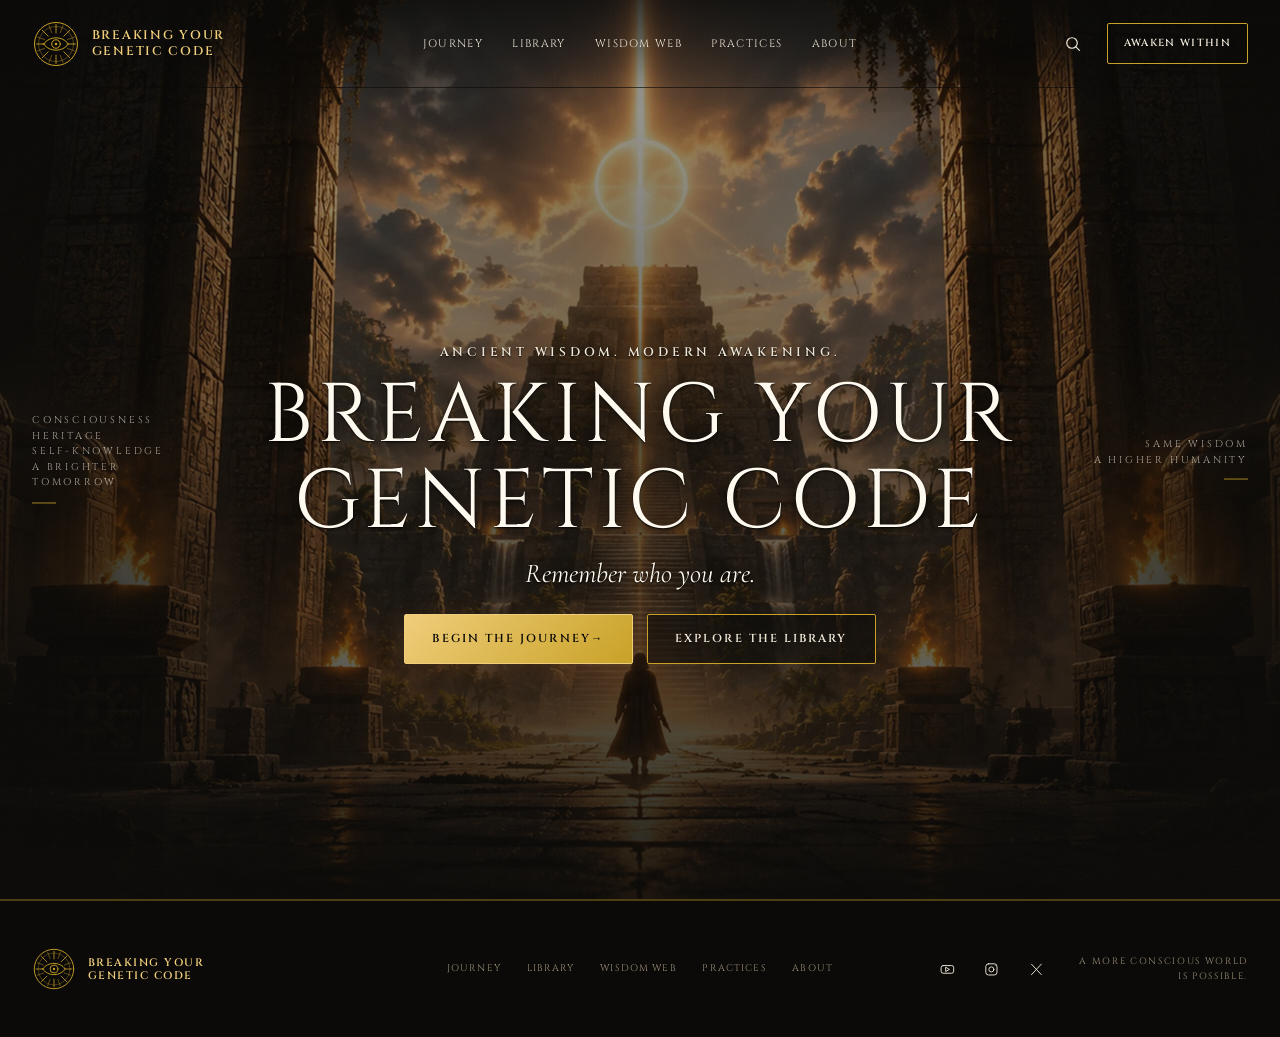
==== new/index.html @ bf57c0f1 "content: lock the six journey stages to the owner's approved wording Owner settled the journey seque" ====
<!doctype html>
<html lang="en">
  <head>
    <meta charset="utf-8">
    <meta name="viewport" content="width=device-width, initial-scale=1">
    <meta name="theme-color" content="#0B0A08">
    <meta
      name="description"
      content="Breaking Your Genetic Code brings ancient wisdom into a modern journey of self-knowledge, awareness, and conscious change."
    >
    <meta property="og:title" content="Breaking Your Genetic Code">
    <meta
      property="og:description"
      content="Ancient wisdom. Modern awakening. Remember who you are."
    >
    <meta property="og:type" content="website">
    <title>Breaking Your Genetic Code</title>

    <link rel="preconnect" href="https://fonts.googleapis.com">
    <link rel="preconnect" href="https://fonts.gstatic.com" crossorigin>
    <link
      href="https://fonts.googleapis.com/css2?family=Cinzel:wght@400;600;700&family=Cormorant+Garamond:ital,wght@0,400;0,500;1,400&display=swap"
      rel="stylesheet"
    >
    <link
      rel="preload"
      as="image"
      href="./assets/art/hero-threshold-mobile.webp"
      type="image/webp"
      media="(max-width: 599px)"
      fetchpriority="high"
    >
    <link
      rel="preload"
      as="image"
      href="./assets/art/hero-threshold.webp"
      type="image/webp"
      media="(min-width: 600px)"
      fetchpriority="high"
    >
    <link rel="icon" href="./assets/seal.svg" type="image/svg+xml">
    <link rel="stylesheet" href="./css/tokens.css">
    <link rel="stylesheet" href="./css/base.css">
    <link rel="stylesheet" href="./css/bands.css">
    <script type="module" src="./js/app.js"></script>
  </head>
  <body>
    <a class="skip-link" href="#main-content">Skip to content</a>

    <header class="site-header" data-site-header>
      <div class="site-header__inner">
        <a class="wordmark" href="./" aria-label="Breaking Your Genetic Code, home">
          <img class="wordmark__seal" src="./assets/seal.svg" width="48" height="48" alt="">
          <span class="wordmark__type" aria-hidden="true">
            <span>Breaking Your</span>
            <span>Genetic Code</span>
          </span>
        </a>

        <nav class="primary-nav" aria-label="Primary navigation">
          <a href="./journey/">Journey</a>
          <a href="./library/">Library</a>
          <a href="./web/">Wisdom Web</a>
          <a href="./practices/">Practices</a>
          <a href="./about/">About</a>
        </nav>

        <div class="header-actions">
          <form class="site-search" role="search" action="./library/" data-site-search>
            <label class="sr-only" for="site-search-input">Search the living library</label>
            <input
              class="site-search__input"
              id="site-search-input"
              name="q"
              type="search"
              placeholder="Search the library"
              autocomplete="off"
              data-search-input
            >
            <button
              class="icon-button site-search__toggle"
              type="button"
              aria-label="Open search"
              aria-expanded="false"
              aria-controls="site-search-input"
              data-search-toggle
            >
              <svg viewBox="0 0 24 24" aria-hidden="true">
                <circle cx="10.8" cy="10.8" r="6.3"></circle>
                <path d="m15.5 15.5 4.2 4.2"></path>
              </svg>
            </button>
          </form>

          <a class="header-cta" href="./journey/">Awaken Within</a>

          <button
            class="menu-toggle"
            type="button"
            aria-label="Open menu"
            aria-expanded="false"
            aria-controls="mobile-menu"
            data-menu-toggle
          >
            <span></span>
            <span></span>
            <span></span>
          </button>
        </div>
      </div>
    </header>

    <div class="mobile-menu" id="mobile-menu" aria-hidden="true" data-mobile-menu>
      <nav class="mobile-menu__nav" aria-label="Mobile navigation">
        <a href="./journey/">Journey</a>
        <a href="./library/">Library</a>
        <a href="./web/">Wisdom Web</a>
        <a href="./practices/">Practices</a>
        <a href="./about/">About</a>
      </nav>
      <form class="mobile-search" role="search" action="./library/">
        <label for="mobile-search-input">Search the living library</label>
        <div class="mobile-search__field">
          <input id="mobile-search-input" name="q" type="search" placeholder="Title, tradition, teaching">
          <button type="submit" aria-label="Search">
            <svg viewBox="0 0 24 24" aria-hidden="true">
              <circle cx="10.8" cy="10.8" r="6.3"></circle>
              <path d="m15.5 15.5 4.2 4.2"></path>
            </svg>
          </button>
        </div>
      </form>
    </div>

    <main id="main-content">
      <section class="hero" aria-labelledby="hero-title">
        <picture class="hero__plate" aria-hidden="true">
          <source
            media="(max-width: 599px)"
            srcset="./assets/art/hero-threshold-mobile.webp"
            type="image/webp"
          >
          <source
            media="(max-width: 599px)"
            srcset="./assets/art/hero-threshold-mobile.jpg"
            type="image/jpeg"
          >
          <source srcset="./assets/art/hero-threshold.webp" type="image/webp">
          <img
            src="./assets/art/hero-threshold.jpg"
            width="2880"
            height="1234"
            alt="A temple threshold framed by colossal guardians, with a distant pyramid sending a column of light into the sky."
            loading="eager"
            fetchpriority="high"
            decoding="async"
          >
        </picture>

        <div class="hero__vignette" aria-hidden="true"></div>

        <div class="micro-label hero__micro-label hero__micro-label--left" aria-hidden="true">
          <span>Consciousness</span>
          <span>Heritage</span>
          <span>Self-Knowledge</span>
          <span>A Brighter Tomorrow</span>
        </div>

        <div class="micro-label hero__micro-label hero__micro-label--right" aria-hidden="true">
          <span>Same Wisdom</span>
          <span>A Higher Humanity</span>
        </div>

        <div class="hero__content">
          <p class="hero__eyebrow">Ancient Wisdom. Modern Awakening.</p>
          <h1 class="hero__title" id="hero-title">
            <span class="hero__title-line">
              <span>Breaking</span>
              <span>Your</span>
            </span>
            <span class="hero__title-line">Genetic Code</span>
          </h1>
          <p class="hero__subline">Remember who you are.</p>
          <div class="hero__actions">
            <a class="button button--solid" href="./journey/">Begin the Journey <span aria-hidden="true">→</span></a>
            <a class="button button--outline" href="./library/">Explore the Library</a>
          </div>
        </div>
      </section>
    </main>

    <footer class="site-footer reveal-band">
      <div class="site-footer__inner">
        <a class="wordmark wordmark--footer" href="./" aria-label="Breaking Your Genetic Code, home">
          <img class="wordmark__seal" src="./assets/seal.svg" width="44" height="44" alt="">
          <span class="wordmark__type" aria-hidden="true">
            <span>Breaking Your</span>
            <span>Genetic Code</span>
          </span>
        </a>

        <nav class="footer-nav" aria-label="Footer navigation">
          <a href="./journey/">Journey</a>
          <a href="./library/">Library</a>
          <a href="./web/">Wisdom Web</a>
          <a href="./practices/">Practices</a>
          <a href="./about/">About</a>
        </nav>

        <div class="site-footer__end">
          <div class="social-links" aria-label="Social media">
            <a href="https://www.youtube.com/" aria-label="YouTube">
              <svg viewBox="0 0 24 24" aria-hidden="true">
                <rect x="3" y="6.5" width="18" height="11" rx="3"></rect>
                <path d="m10 9.2 5 2.8-5 2.8Z"></path>
              </svg>
            </a>
            <a href="https://www.instagram.com/" aria-label="Instagram">
              <svg viewBox="0 0 24 24" aria-hidden="true">
                <rect x="4" y="4" width="16" height="16" rx="4"></rect>
                <circle cx="12" cy="12" r="3.6"></circle>
                <circle cx="17.4" cy="6.7" r=".7" class="social-links__fill"></circle>
              </svg>
            </a>
            <a href="https://x.com/" aria-label="X">
              <svg viewBox="0 0 24 24" aria-hidden="true">
                <path d="M5 4.5 19 19.5M19 4.5 5 19.5"></path>
              </svg>
            </a>
          </div>
          <p>A more conscious world<br>is possible.</p>
        </div>
      </div>
    </footer>
  </body>
</html>
---- new/css/tokens.css ----
:root {
  --ink: #0b0a08;
  --panel: #12100c;
  --panel-2: #16130e;
  --night: #0e1524;
  --gold: #c9a227;
  --gold-lit: #f0ce7a;
  --ember: #c9702f;
  --cream: #efe7d8;
  --stone: #9c8f7a;

  --font-display: "Cinzel", Georgia, serif;
  --font-body: "Cormorant Garamond", Georgia, serif;
  --text-body: clamp(1.125rem, 1.05rem + 0.22vw, 1.1875rem);
  --text-section: clamp(1.6rem, 3.4vw, 2.6rem);
  --text-hero: clamp(2.4rem, 7vw, 5.2rem);
  --text-eyebrow: 0.78rem;
  --text-micro: 0.62rem;

  --content-width: 75rem;
  --page-gutter: clamp(1rem, 3vw, 2rem);
  --header-height: 5.5rem;
  --hairline: rgba(201, 162, 39, 0.35);
  --hairline-strong: rgba(201, 162, 39, 0.68);
  --focus-ring: 0 0 0 2px var(--ink), 0 0 0 4px var(--gold-lit);
  --grain-image: url("data:image/svg+xml,%3Csvg xmlns='http://www.w3.org/2000/svg' width='180' height='180' viewBox='0 0 180 180'%3E%3Cfilter id='n'%3E%3CfeTurbulence type='fractalNoise' baseFrequency='.74' numOctaves='4' stitchTiles='stitch'/%3E%3C/filter%3E%3Crect width='100%25' height='100%25' filter='url(%23n)' opacity='.4'/%3E%3C/svg%3E");

  color-scheme: dark;
  font-synthesis: none;
  text-rendering: optimizeLegibility;
}

@media (max-width: 899px) {
  :root {
    --header-height: 4.75rem;
    --page-gutter: clamp(0.875rem, 4vw, 1.5rem);
  }
}
---- new/css/base.css ----
*,
*::before,
*::after {
  box-sizing: border-box;
}

html {
  background: var(--ink);
  scroll-behavior: smooth;
  scrollbar-color: var(--gold) var(--ink);
}

body {
  min-width: 20rem;
  margin: 0;
  overflow-x: hidden;
  background: var(--ink);
  color: var(--cream);
  font-family: var(--font-body);
  font-size: var(--text-body);
  line-height: 1.6;
}

body::before {
  position: fixed;
  z-index: 1000;
  inset: 0;
  background-image: var(--grain-image);
  content: "";
  opacity: 0.035;
  pointer-events: none;
}

body.nav-open {
  overflow: hidden;
}

img,
svg {
  display: block;
}

img {
  max-width: 100%;
}

button,
input {
  color: inherit;
  font: inherit;
}

button,
a {
  -webkit-tap-highlight-color: transparent;
}

a {
  color: inherit;
  text-decoration: none;
}

:focus-visible {
  border-radius: 1px;
  outline: none;
  box-shadow: var(--focus-ring);
}

::selection {
  background: var(--gold);
  color: var(--ink);
}

.sr-only {
  position: absolute;
  width: 1px;
  height: 1px;
  padding: 0;
  overflow: hidden;
  clip: rect(0, 0, 0, 0);
  white-space: nowrap;
  border: 0;
}

.skip-link {
  position: fixed;
  z-index: 2000;
  top: 0.75rem;
  left: 0.75rem;
  padding: 0.55rem 0.8rem;
  transform: translateY(-150%);
  border: 1px solid var(--gold);
  background: var(--ink);
  color: var(--cream);
  font-family: var(--font-display);
  font-size: 0.72rem;
  letter-spacing: 0.12em;
  text-transform: uppercase;
  transition: transform 180ms ease;
}

.skip-link:focus {
  transform: translateY(0);
}

.button {
  display: inline-flex;
  min-height: 3.15rem;
  align-items: center;
  justify-content: center;
  padding: 0.82rem 1.7rem;
  border: 1px solid var(--gold);
  border-radius: 2px;
  font-family: var(--font-display);
  font-size: 0.72rem;
  font-weight: 600;
  letter-spacing: 0.18em;
  line-height: 1.2;
  text-align: center;
  text-transform: uppercase;
  transition:
    color 200ms ease,
    background-color 200ms ease,
    border-color 200ms ease,
    box-shadow 200ms ease,
    transform 200ms ease;
}

.button:hover {
  transform: translateY(-2px);
}

.button--solid {
  border-color: var(--gold-lit);
  background: linear-gradient(135deg, var(--gold-lit), var(--gold));
  box-shadow: 0 8px 30px rgba(201, 112, 47, 0.18);
  color: var(--ink);
}

.button--solid:hover {
  background: var(--gold-lit);
  box-shadow: 0 10px 34px rgba(240, 206, 122, 0.24);
}

.button--outline {
  background: rgba(11, 10, 8, 0.52);
  color: var(--cream);
}

.button--outline:hover {
  border-color: var(--gold-lit);
  background: var(--gold-lit);
  color: var(--ink);
}

.micro-label {
  color: rgba(239, 231, 216, 0.68);
  font-family: var(--font-display);
  font-size: var(--text-micro);
  letter-spacing: 0.28em;
  line-height: 1.55;
  text-transform: uppercase;
}

.micro-label span {
  display: block;
}

.micro-label::after {
  display: block;
  width: 1.5rem;
  height: 1px;
  margin-top: 0.7rem;
  background: var(--gold);
  content: "";
  opacity: 0.8;
}

.reveal-band {
  opacity: 1;
  transform: none;
}

body.reveal-ready .reveal-band:not(.is-visible) {
  opacity: 0;
  transform: translateY(1rem);
}

body.reveal-ready .reveal-band {
  transition:
    opacity 700ms ease,
    transform 700ms ease;
}

@media (prefers-reduced-motion: reduce) {
  html {
    scroll-behavior: auto;
  }

  *,
  *::before,
  *::after {
    scroll-behavior: auto !important;
    transition-duration: 0.01ms !important;
    animation-duration: 0.01ms !important;
    animation-iteration-count: 1 !important;
  }

  body.reveal-ready .reveal-band:not(.is-visible) {
    opacity: 1;
    transform: none;
  }
}
---- new/css/bands.css ----
.site-header {
  position: fixed;
  z-index: 100;
  top: 0;
  right: 0;
  left: 0;
  height: var(--header-height);
  border-bottom: 1px solid transparent;
  background: linear-gradient(to bottom, rgba(11, 10, 8, 0.66), transparent);
  transition:
    height 240ms ease,
    border-color 240ms ease,
    background-color 240ms ease,
    box-shadow 240ms ease;
}

.site-header.is-scrolled,
body.nav-open .site-header {
  height: 4.75rem;
  border-bottom-color: var(--hairline);
  background: rgba(11, 10, 8, 0.92);
  box-shadow: 0 8px 28px rgba(0, 0, 0, 0.28);
  backdrop-filter: blur(10px);
}

.site-header__inner {
  display: grid;
  width: min(100% - (2 * var(--page-gutter)), 86rem);
  height: 100%;
  align-items: center;
  margin-inline: auto;
  grid-template-columns: minmax(13rem, 1fr) auto minmax(13rem, 1fr);
}

.wordmark {
  display: inline-flex;
  width: max-content;
  align-items: center;
  gap: 0.72rem;
}

.wordmark__seal {
  width: 3rem;
  height: 3rem;
  flex: 0 0 auto;
}

.wordmark__type {
  display: flex;
  flex-direction: column;
  color: var(--gold-lit);
  font-family: var(--font-display);
  font-size: 0.78rem;
  font-weight: 600;
  letter-spacing: 0.14em;
  line-height: 1.22;
  text-transform: uppercase;
}

.primary-nav,
.footer-nav {
  display: flex;
  align-items: center;
}

.primary-nav {
  gap: clamp(1.35rem, 2.3vw, 2.5rem);
}

.primary-nav a,
.footer-nav a {
  position: relative;
  color: var(--cream);
  font-family: var(--font-display);
  font-size: 0.68rem;
  letter-spacing: 0.12em;
  text-transform: uppercase;
  transition: color 180ms ease;
}

.primary-nav a::after,
.footer-nav a::after {
  position: absolute;
  right: 0;
  bottom: -0.42rem;
  left: 0;
  height: 1px;
  transform: scaleX(0);
  transform-origin: left;
  background: var(--gold);
  content: "";
  transition: transform 180ms ease;
}

.primary-nav a:hover,
.footer-nav a:hover {
  color: var(--gold-lit);
}

.primary-nav a:hover::after,
.primary-nav a:focus-visible::after,
.footer-nav a:hover::after,
.footer-nav a:focus-visible::after {
  transform: scaleX(1);
}

.header-actions {
  display: flex;
  align-items: center;
  justify-content: flex-end;
  gap: 0.85rem;
}

.site-search {
  position: relative;
  display: flex;
  align-items: center;
}

.site-search__input {
  position: absolute;
  top: 50%;
  right: calc(100% + 0.5rem);
  width: 0;
  height: 2.6rem;
  padding: 0;
  transform: translateY(-50%);
  border: 1px solid transparent;
  border-radius: 1px;
  outline: none;
  background: rgba(11, 10, 8, 0.96);
  color: var(--cream);
  font-size: 1rem;
  opacity: 0;
  pointer-events: none;
  transition:
    width 220ms ease,
    padding 220ms ease,
    opacity 160ms ease,
    border-color 220ms ease;
}

.site-search__input::placeholder,
.mobile-search input::placeholder {
  color: var(--stone);
  opacity: 0.78;
}

.site-search.is-open .site-search__input {
  width: clamp(10rem, 17vw, 14rem);
  padding: 0.45rem 0.8rem;
  border-color: var(--hairline-strong);
  opacity: 1;
  pointer-events: auto;
}

.icon-button,
.menu-toggle {
  display: inline-grid;
  width: 2.5rem;
  height: 2.5rem;
  place-items: center;
  padding: 0;
  border: 0;
  background: transparent;
  color: var(--cream);
  cursor: pointer;
}

.icon-button svg,
.mobile-search svg,
.social-links svg {
  width: 1.25rem;
  height: 1.25rem;
  fill: none;
  stroke: currentColor;
  stroke-linecap: round;
  stroke-linejoin: round;
  stroke-width: 1.45;
}

.icon-button:hover {
  color: var(--gold-lit);
}

.header-cta {
  display: inline-flex;
  min-height: 2.6rem;
  align-items: center;
  justify-content: center;
  padding: 0.5rem 1rem;
  border: 1px solid var(--gold);
  border-radius: 2px;
  color: var(--cream);
  font-family: var(--font-display);
  font-size: 0.64rem;
  font-weight: 600;
  letter-spacing: 0.13em;
  text-transform: uppercase;
  transition:
    color 180ms ease,
    background-color 180ms ease,
    border-color 180ms ease;
}

.header-cta:hover {
  border-color: var(--gold-lit);
  background: var(--gold-lit);
  color: var(--ink);
}

.menu-toggle {
  display: none;
  align-content: center;
  gap: 0.27rem;
}

.menu-toggle span {
  display: block;
  width: 1.25rem;
  height: 1px;
  background: var(--gold-lit);
  transition:
    transform 200ms ease,
    opacity 200ms ease;
}

.menu-toggle[aria-expanded="true"] span:nth-child(1) {
  transform: translateY(0.34rem) rotate(45deg);
}

.menu-toggle[aria-expanded="true"] span:nth-child(2) {
  opacity: 0;
}

.menu-toggle[aria-expanded="true"] span:nth-child(3) {
  transform: translateY(-0.34rem) rotate(-45deg);
}

.mobile-menu {
  position: fixed;
  z-index: 90;
  inset: 0;
  display: none;
  visibility: hidden;
  overflow-y: auto;
  padding: calc(var(--header-height) + 3rem) var(--page-gutter) 3rem;
  background:
    linear-gradient(rgba(11, 10, 8, 0.92), rgba(11, 10, 8, 0.98)),
    url("../assets/art/hero-threshold-mobile.webp") center / cover;
  opacity: 0;
  transition:
    opacity 240ms ease,
    visibility 240ms ease;
}

.mobile-menu.is-open {
  visibility: visible;
  opacity: 1;
}

.mobile-menu__nav {
  display: flex;
  max-width: 28rem;
  flex-direction: column;
  margin-inline: auto;
  border-top: 1px solid var(--hairline);
}

.mobile-menu__nav a {
  padding: 0.9rem 0;
  border-bottom: 1px solid var(--hairline);
  font-family: var(--font-display);
  font-size: clamp(1rem, 5vw, 1.35rem);
  letter-spacing: 0.18em;
  text-align: center;
  text-transform: uppercase;
}

.mobile-menu__nav a:hover {
  color: var(--gold-lit);
}

.mobile-search {
  width: min(100%, 28rem);
  margin: 2.5rem auto 0;
}

.mobile-search label {
  display: block;
  margin-bottom: 0.6rem;
  color: var(--stone);
  font-family: var(--font-display);
  font-size: 0.65rem;
  letter-spacing: 0.18em;
  text-transform: uppercase;
}

.mobile-search__field {
  display: flex;
  border: 1px solid var(--hairline-strong);
  background: rgba(11, 10, 8, 0.86);
}

.mobile-search input {
  min-width: 0;
  flex: 1;
  padding: 0.72rem 0.85rem;
  border: 0;
  outline: 0;
  background: transparent;
  font-size: 1rem;
}

.mobile-search button {
  display: grid;
  width: 3rem;
  place-items: center;
  border: 0;
  border-left: 1px solid var(--hairline);
  background: transparent;
  color: var(--gold-lit);
  cursor: pointer;
}

.hero {
  position: relative;
  display: grid;
  min-height: min(100svh, 56.25rem);
  place-items: center;
  overflow: hidden;
  isolation: isolate;
  border-bottom: 1px solid var(--hairline);
  background: var(--ink);
}

.hero__plate,
.hero__plate img,
.hero__vignette {
  position: absolute;
  inset: 0;
  width: 100%;
  height: 100%;
}

.hero__plate {
  z-index: -3;
}

.hero__plate img {
  object-fit: cover;
  object-position: center;
}

.hero__vignette {
  z-index: -2;
  background:
    radial-gradient(ellipse 50% 48% at 50% 47%, rgba(11, 10, 8, 0.54), rgba(11, 10, 8, 0.08) 72%),
    linear-gradient(90deg, rgba(11, 10, 8, 0.82) 0%, rgba(11, 10, 8, 0.2) 28%, rgba(11, 10, 8, 0.18) 72%, rgba(11, 10, 8, 0.82) 100%),
    linear-gradient(180deg, rgba(11, 10, 8, 0.32) 0%, rgba(11, 10, 8, 0.08) 42%, rgba(11, 10, 8, 0.9) 100%);
}

.hero::after {
  position: absolute;
  z-index: -1;
  inset: 0;
  background: var(--grain-image);
  content: "";
  opacity: 0.045;
  pointer-events: none;
}

.hero__content {
  width: min(100% - (2 * var(--page-gutter)), 68rem);
  margin-top: clamp(5.5rem, 13vh, 8rem);
  padding: 2.5rem 0 3rem;
  text-align: center;
  text-shadow: 0 2px 18px rgba(0, 0, 0, 0.92), 0 1px 2px rgba(0, 0, 0, 0.95);
}

.hero__eyebrow {
  margin: 0 0 0.75rem;
  color: var(--cream);
  font-family: var(--font-display);
  font-size: var(--text-eyebrow);
  font-weight: 600;
  letter-spacing: 0.3em;
  line-height: 1.5;
  text-transform: uppercase;
}

.hero__title {
  margin: 0;
  color: #fffaf0;
  font-family: var(--font-display);
  font-size: var(--text-hero);
  font-weight: 400;
  letter-spacing: 0.06em;
  line-height: 1.03;
  text-transform: uppercase;
}

.hero__title-line {
  display: block;
}

.hero__subline {
  margin: 0.7rem 0 0;
  color: #fffaf0;
  font-size: clamp(1.35rem, 2.2vw, 1.7rem);
  font-style: italic;
  line-height: 1.25;
}

.hero__actions {
  display: flex;
  align-items: stretch;
  justify-content: center;
  gap: 0.9rem;
  margin-top: 1.45rem;
  text-shadow: none;
}

.hero__actions .button {
  min-width: 13rem;
}

.hero__micro-label {
  position: absolute;
  top: 51%;
  width: 11rem;
  transform: translateY(-50%);
}

.hero__micro-label--left {
  left: max(2rem, calc((100vw - 86rem) / 2));
}

.hero__micro-label--right {
  right: max(2rem, calc((100vw - 86rem) / 2));
  text-align: right;
}

.hero__micro-label--right::after {
  margin-left: auto;
}

.site-footer {
  position: relative;
  border-top: 1px solid var(--hairline);
  background: var(--ink);
}

.site-footer__inner {
  display: grid;
  width: min(100% - (2 * var(--page-gutter)), 86rem);
  min-height: 8.5rem;
  align-items: center;
  margin-inline: auto;
  grid-template-columns: 1fr auto 1fr;
}

.wordmark--footer .wordmark__seal {
  width: 2.75rem;
  height: 2.75rem;
}

.wordmark--footer .wordmark__type {
  font-size: 0.68rem;
}

.footer-nav {
  gap: clamp(1rem, 2vw, 2rem);
}

.footer-nav a {
  color: var(--stone);
  font-size: 0.6rem;
}

.site-footer__end {
  display: flex;
  align-items: center;
  justify-content: flex-end;
  gap: clamp(1rem, 2vw, 2rem);
}

.site-footer__end p {
  margin: 0;
  color: var(--stone);
  font-family: var(--font-display);
  font-size: 0.58rem;
  letter-spacing: 0.18em;
  line-height: 1.65;
  text-align: right;
  text-transform: uppercase;
}

.social-links {
  display: flex;
  gap: 0.65rem;
}

.social-links a {
  display: grid;
  width: 2.15rem;
  height: 2.15rem;
  place-items: center;
  color: var(--cream);
  transition: color 180ms ease;
}

.social-links a:hover {
  color: var(--gold-lit);
}

.social-links svg {
  width: 1.05rem;
  height: 1.05rem;
  stroke-width: 1.35;
}

.social-links__fill {
  fill: currentColor;
  stroke: none;
}

@media (max-width: 1099px) {
  .hero__micro-label {
    display: none;
  }
}

@media (max-width: 899px) {
  .site-header__inner {
    grid-template-columns: auto 1fr;
  }

  .primary-nav {
    display: none;
  }

  .menu-toggle,
  .mobile-menu {
    display: grid;
  }

  .mobile-menu {
    display: block;
  }

  .site-footer__inner {
    grid-template-columns: 1fr auto;
  }

  .footer-nav {
    display: none;
  }
}

@media (max-width: 699px) {
  .site-header__inner {
    width: calc(100% - 1.5rem);
  }

  .wordmark {
    gap: 0.5rem;
  }

  .wordmark__seal {
    width: 2.35rem;
    height: 2.35rem;
  }

  .wordmark__type {
    font-size: clamp(0.51rem, 2.3vw, 0.62rem);
    letter-spacing: 0.1em;
  }

  .site-search {
    display: none;
  }

  .header-actions {
    gap: 0.35rem;
  }

  .header-cta {
    min-height: 2.25rem;
    padding: 0.4rem 0.6rem;
    font-size: 0.53rem;
    letter-spacing: 0.09em;
  }

  .menu-toggle {
    width: 2.25rem;
    height: 2.25rem;
  }

  .hero {
    min-height: 100svh;
  }

  .hero__plate img {
    object-position: center;
  }

  .hero__vignette {
    background:
      radial-gradient(ellipse 75% 44% at 50% 52%, rgba(11, 10, 8, 0.56), rgba(11, 10, 8, 0.08) 72%),
      linear-gradient(90deg, rgba(11, 10, 8, 0.64), rgba(11, 10, 8, 0.12) 48%, rgba(11, 10, 8, 0.64)),
      linear-gradient(180deg, rgba(11, 10, 8, 0.45) 0%, rgba(11, 10, 8, 0.08) 33%, rgba(11, 10, 8, 0.94) 100%);
  }

  .hero__content {
    width: calc(100% - 2rem);
    margin-top: 3.8rem;
    padding-bottom: 1.5rem;
  }

  .hero__eyebrow {
    margin-bottom: 0.85rem;
    font-size: 0.63rem;
    letter-spacing: 0.22em;
  }

  .hero__title {
    font-size: clamp(2.25rem, 11vw, 3.25rem);
    letter-spacing: 0.045em;
    line-height: 1.02;
  }

  .hero__subline {
    margin-top: 0.8rem;
    font-size: 1.35rem;
  }

  .hero__actions {
    width: min(100%, 20rem);
    flex-direction: column;
    gap: 0.65rem;
    margin: 1.4rem auto 0;
  }

  .hero__actions .button {
    width: 100%;
    min-width: 0;
    min-height: 2.85rem;
    font-size: 0.66rem;
  }

  .site-footer__inner {
    display: flex;
    min-height: 13.5rem;
    flex-direction: column;
    justify-content: center;
    gap: 1.5rem;
    padding-block: 2rem;
  }

  .site-footer__end {
    flex-direction: column;
    gap: 0.75rem;
  }

  .site-footer__end p {
    text-align: center;
  }
}

@media (max-width: 419px) {
  .hero__title-line:first-child > span {
    display: block;
  }
}

@media (max-height: 680px) and (min-width: 700px) {
  .hero {
    min-height: 42.5rem;
  }
}

@media (prefers-reduced-motion: reduce) {
  .site-header,
  .mobile-menu,
  .menu-toggle span,
  .site-search__input {
    transition: none;
  }
}
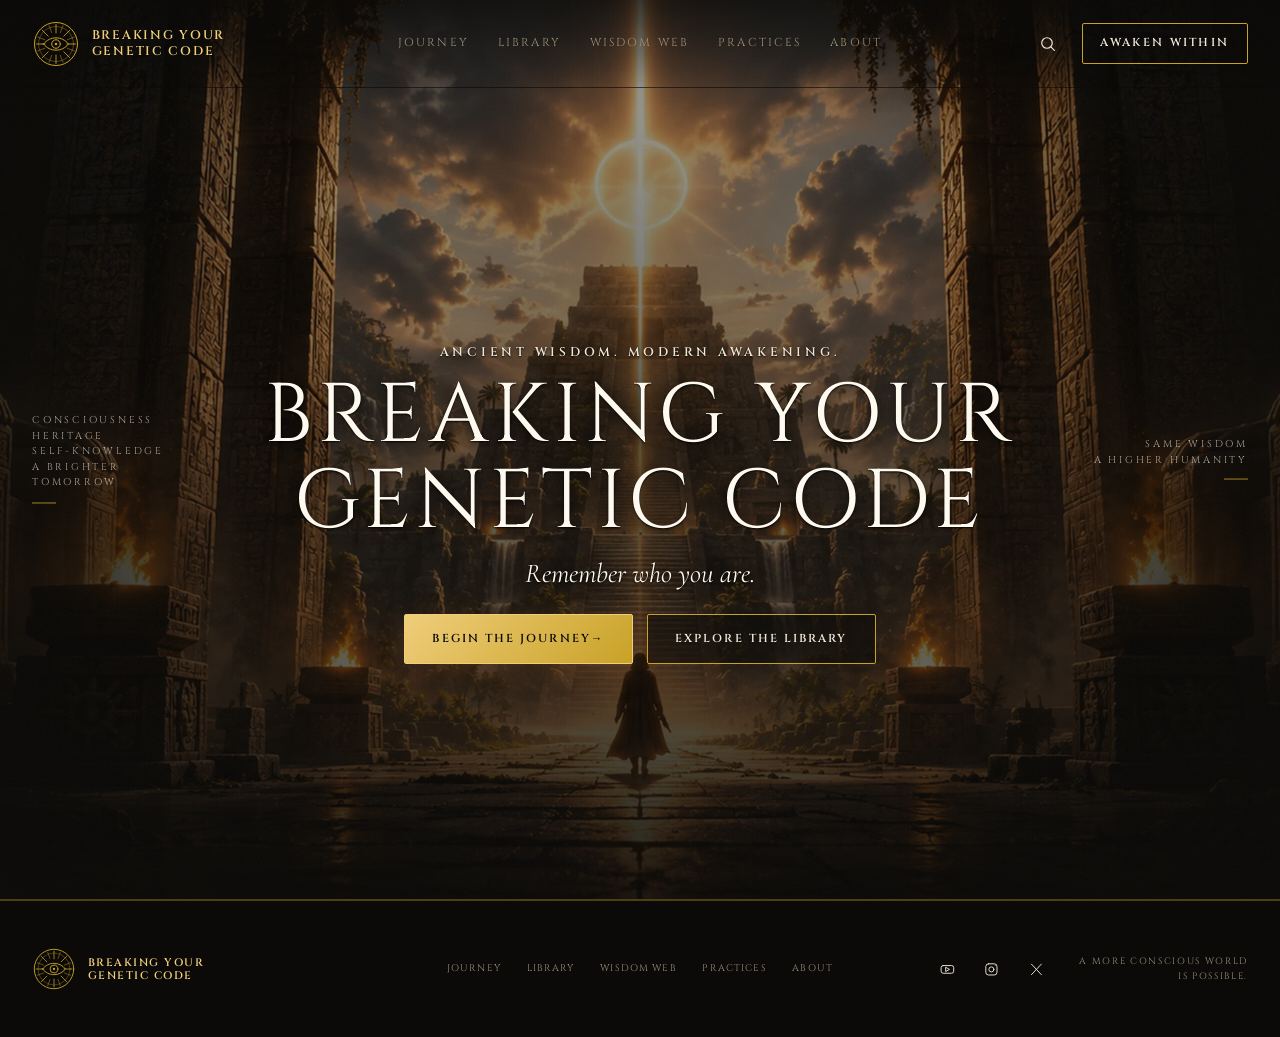
==== commit 5e981423: "shell: tokens, header, hero, footer" ====
--- a/new/index.html
+++ b/new/index.html
@@ -75,6 +75,7 @@
               type="search"
               placeholder="Search the library"
               autocomplete="off"
+              tabindex="-1"
               data-search-input
             >
             <button
@@ -178,7 +179,10 @@
               <span>Breaking</span>
               <span>Your</span>
             </span>
-            <span class="hero__title-line">Genetic Code</span>
+            <span class="hero__title-line">
+              <span>Genetic</span>
+              <span>Code</span>
+            </span>
           </h1>
           <p class="hero__subline">Remember who you are.</p>
           <div class="hero__actions">
@@ -208,25 +212,25 @@
         </nav>
 
         <div class="site-footer__end">
-          <div class="social-links" aria-label="Social media">
-            <a href="https://www.youtube.com/" aria-label="YouTube">
+          <div class="social-links" aria-hidden="true">
+            <span>
               <svg viewBox="0 0 24 24" aria-hidden="true">
                 <rect x="3" y="6.5" width="18" height="11" rx="3"></rect>
                 <path d="m10 9.2 5 2.8-5 2.8Z"></path>
               </svg>
-            </a>
-            <a href="https://www.instagram.com/" aria-label="Instagram">
+            </span>
+            <span>
               <svg viewBox="0 0 24 24" aria-hidden="true">
                 <rect x="4" y="4" width="16" height="16" rx="4"></rect>
                 <circle cx="12" cy="12" r="3.6"></circle>
                 <circle cx="17.4" cy="6.7" r=".7" class="social-links__fill"></circle>
               </svg>
-            </a>
-            <a href="https://x.com/" aria-label="X">
+            </span>
+            <span>
               <svg viewBox="0 0 24 24" aria-hidden="true">
                 <path d="M5 4.5 19 19.5M19 4.5 5 19.5"></path>
               </svg>
-            </a>
+            </span>
           </div>
           <p>A more conscious world<br>is possible.</p>
         </div>
--- a/new/css/bands.css
+++ b/new/css/bands.css
@@ -70,12 +70,15 @@
 .primary-nav a,
 .footer-nav a {
   position: relative;
-  color: var(--cream);
+  color: var(--stone);
   font-family: var(--font-display);
-  font-size: 0.68rem;
-  letter-spacing: 0.12em;
   text-transform: uppercase;
   transition: color 180ms ease;
+}
+
+.primary-nav a {
+  font-size: 0.72rem;
+  letter-spacing: 0.18em;
 }
 
 .primary-nav a::after,
@@ -188,14 +191,14 @@
   min-height: 2.6rem;
   align-items: center;
   justify-content: center;
-  padding: 0.5rem 1rem;
+  padding: 0.5rem 1.1rem;
   border: 1px solid var(--gold);
   border-radius: 2px;
   color: var(--cream);
   font-family: var(--font-display);
-  font-size: 0.64rem;
+  font-size: 0.72rem;
   font-weight: 600;
-  letter-spacing: 0.13em;
+  letter-spacing: 0.2em;
   text-transform: uppercase;
   transition:
     color 180ms ease,
@@ -476,6 +479,7 @@
 .footer-nav a {
   color: var(--stone);
   font-size: 0.6rem;
+  letter-spacing: 0.12em;
 }
 
 .site-footer__end {
@@ -501,17 +505,12 @@
   gap: 0.65rem;
 }
 
-.social-links a {
+.social-links > span {
   display: grid;
   width: 2.15rem;
   height: 2.15rem;
   place-items: center;
   color: var(--cream);
-  transition: color 180ms ease;
-}
-
-.social-links a:hover {
-  color: var(--gold-lit);
 }
 
 .social-links svg {
@@ -625,8 +624,8 @@
   }
 
   .hero__title {
-    font-size: clamp(2.25rem, 11vw, 3.25rem);
-    letter-spacing: 0.045em;
+    font-size: clamp(2rem, 9vw, 3.25rem);
+    letter-spacing: 0.04em;
     line-height: 1.02;
   }
 
@@ -669,8 +668,20 @@
 }
 
 @media (max-width: 419px) {
-  .hero__title-line:first-child > span {
-    display: block;
+  .hero__title {
+    display: grid;
+    grid-template-columns: auto auto;
+    column-gap: 0.22em;
+    justify-content: center;
+  }
+
+  .hero__title-line {
+    display: contents;
+  }
+
+  .hero__title-line:first-child span:first-child,
+  .hero__title-line:last-child span:last-child {
+    grid-column: 1 / -1;
   }
 }
 
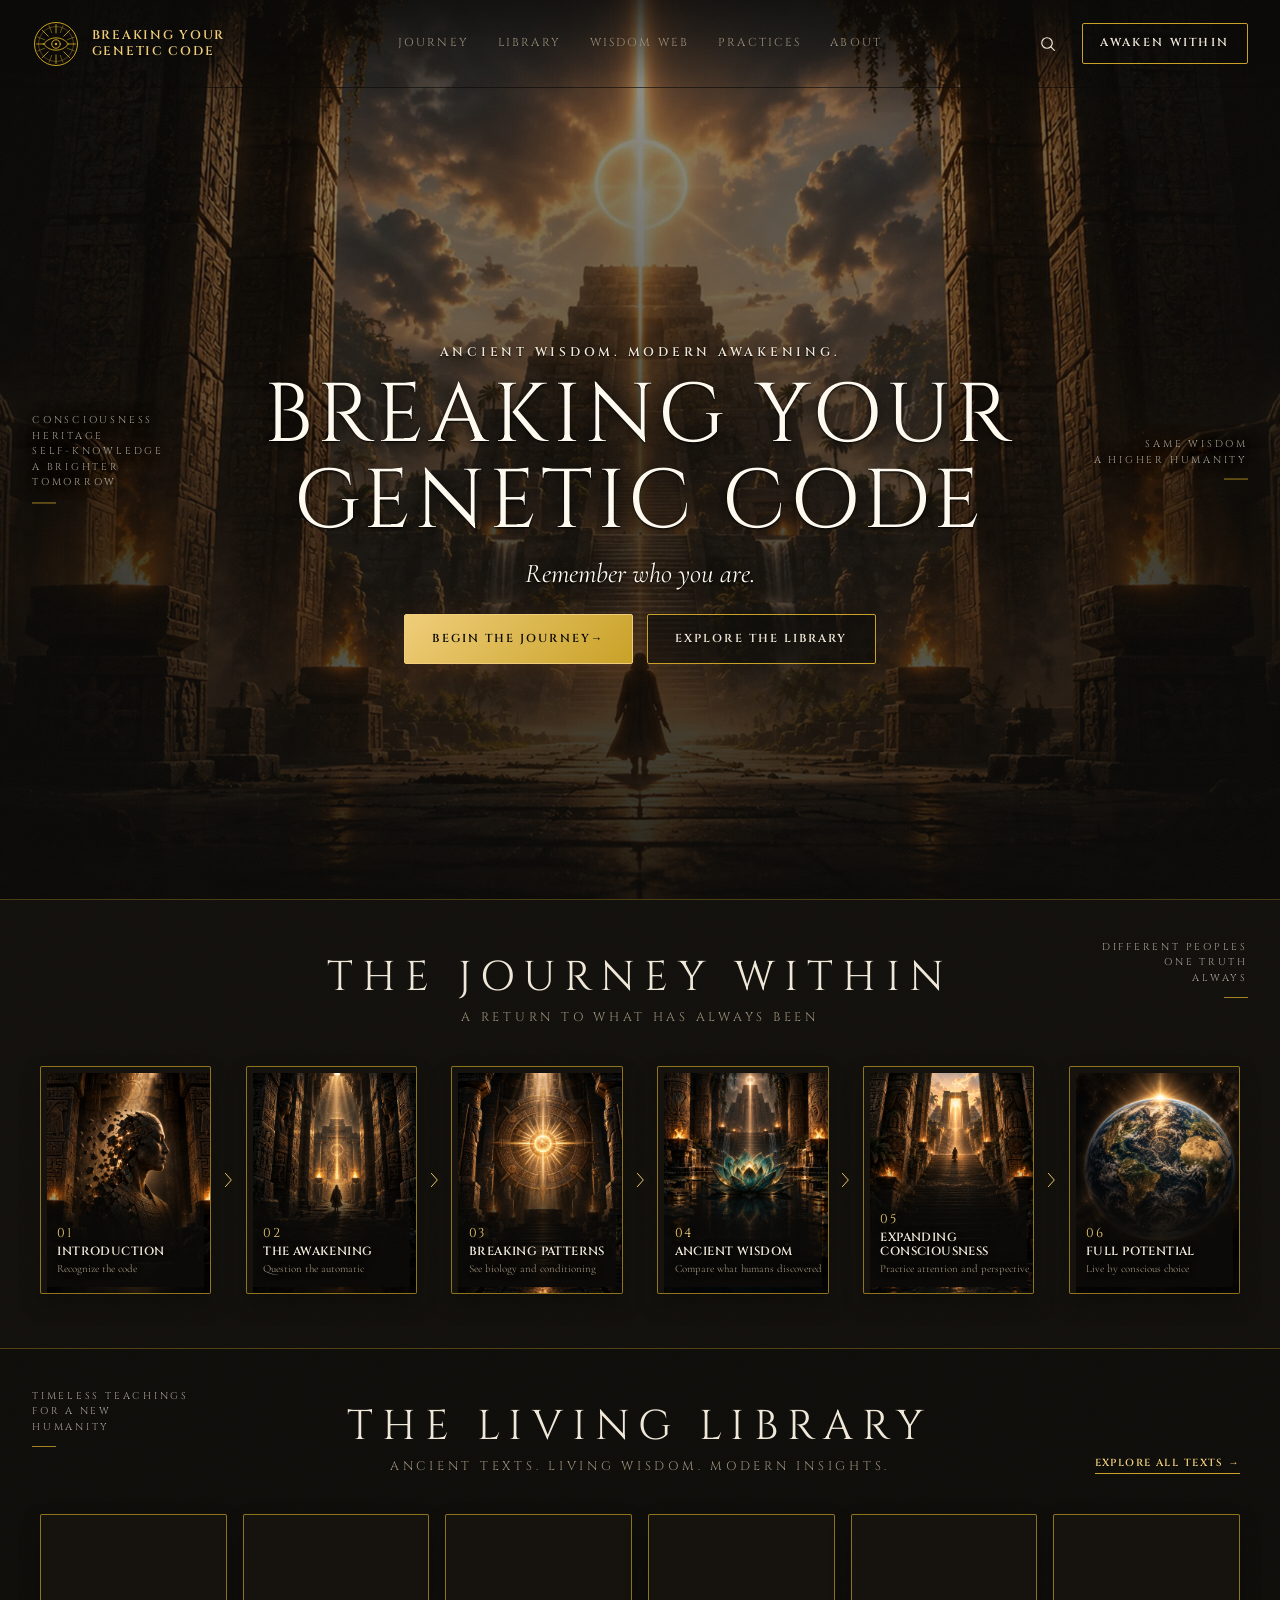
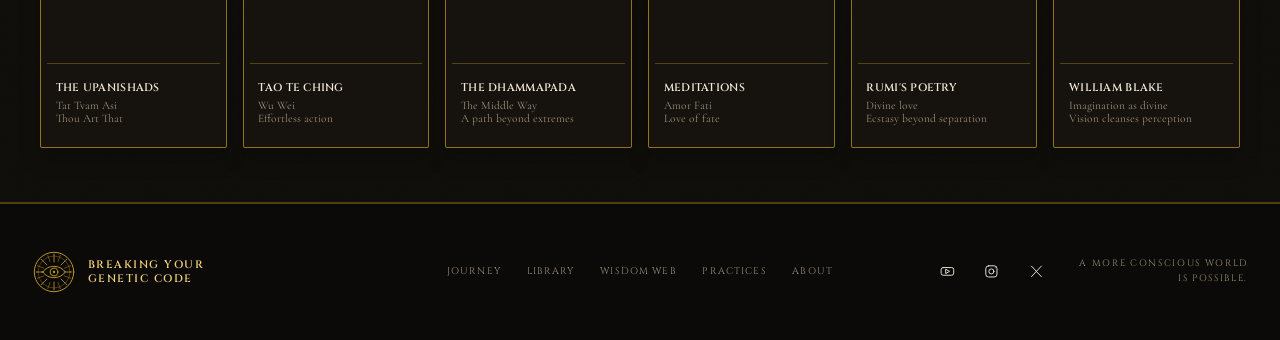
==== commit 4425072e: "bands: journey and living library" ====
--- a/new/index.html
+++ b/new/index.html
@@ -191,6 +191,44 @@
           </div>
         </div>
       </section>
+
+      <section class="content-band journey-band reveal-band" aria-labelledby="journey-title">
+        <div class="micro-label content-band__micro-label content-band__micro-label--right" aria-hidden="true">
+          <span>Different Peoples</span>
+          <span>One Truth</span>
+          <span>Always</span>
+        </div>
+
+        <div class="content-band__inner">
+          <header class="section-heading">
+            <h2 id="journey-title">The Journey Within</h2>
+            <p>A Return to What Has Always Been</p>
+          </header>
+          <div class="journey-rail" data-journey-cards aria-live="polite">
+            <p class="band-status">Opening the journey&hellip;</p>
+          </div>
+        </div>
+      </section>
+
+      <section class="content-band library-band reveal-band" aria-labelledby="library-title">
+        <div class="micro-label content-band__micro-label content-band__micro-label--left" aria-hidden="true">
+          <span>Timeless Teachings</span>
+          <span>For a New Humanity</span>
+        </div>
+
+        <div class="content-band__inner">
+          <div class="library-band__heading-row">
+            <header class="section-heading">
+              <h2 id="library-title">The Living Library</h2>
+              <p>Ancient Texts. Living Wisdom. Modern Insights.</p>
+            </header>
+            <a class="band-text-link" href="./library/">Explore All Texts <span aria-hidden="true">&rarr;</span></a>
+          </div>
+          <div class="library-rail" data-library-cards aria-live="polite">
+            <p class="band-status">Opening the library&hellip;</p>
+          </div>
+        </div>
+      </section>
     </main>
 
     <footer class="site-footer reveal-band">
--- a/new/css/bands.css
+++ b/new/css/bands.css
@@ -358,7 +358,7 @@
 .hero__vignette {
   z-index: -2;
   background:
-    radial-gradient(ellipse 50% 48% at 50% 47%, rgba(11, 10, 8, 0.54), rgba(11, 10, 8, 0.08) 72%),
+    radial-gradient(ellipse 58% 54% at 50% 50%, rgba(11, 10, 8, 0.66), rgba(11, 10, 8, 0.1) 74%),
     linear-gradient(90deg, rgba(11, 10, 8, 0.82) 0%, rgba(11, 10, 8, 0.2) 28%, rgba(11, 10, 8, 0.18) 72%, rgba(11, 10, 8, 0.82) 100%),
     linear-gradient(180deg, rgba(11, 10, 8, 0.32) 0%, rgba(11, 10, 8, 0.08) 42%, rgba(11, 10, 8, 0.9) 100%);
 }
@@ -433,6 +433,9 @@
   top: 51%;
   width: 11rem;
   transform: translateY(-50%);
+  /* the gutters fall across the lit colossi, so the labels carry their own
+     shadow rather than relying on the plate being dark where they land */
+  text-shadow: 0 1px 6px rgba(11, 10, 8, 0.95), 0 0 18px rgba(11, 10, 8, 0.8);
 }
 
 .hero__micro-label--left {
@@ -446,6 +449,281 @@
 
 .hero__micro-label--right::after {
   margin-left: auto;
+}
+
+.content-band {
+  position: relative;
+  overflow: hidden;
+  isolation: isolate;
+  border-bottom: 1px solid var(--hairline);
+  background: var(--panel);
+}
+
+.content-band::before {
+  position: absolute;
+  z-index: -1;
+  inset: 0;
+  background-image: var(--grain-image);
+  content: "";
+  opacity: 0.045;
+  pointer-events: none;
+}
+
+.library-band {
+  background: #0e0d0a;
+}
+
+.content-band__inner {
+  width: min(100% - (2 * var(--page-gutter)), var(--content-width));
+  margin-inline: auto;
+  padding-block: clamp(2.3rem, 4.2vw, 3.8rem);
+}
+
+.section-heading {
+  text-align: center;
+}
+
+.section-heading h2 {
+  margin: 0;
+  color: var(--cream);
+  font-family: var(--font-display);
+  font-size: var(--text-section);
+  font-weight: 400;
+  letter-spacing: 0.22em;
+  line-height: 1.12;
+  text-transform: uppercase;
+}
+
+.section-heading p {
+  margin: 0.55rem 0 0;
+  color: var(--stone);
+  font-family: var(--font-display);
+  font-size: var(--text-eyebrow);
+  letter-spacing: 0.3em;
+  line-height: 1.45;
+  text-transform: uppercase;
+}
+
+.content-band__micro-label {
+  position: absolute;
+  z-index: 2;
+  top: 2.5rem;
+  width: 10rem;
+}
+
+.content-band__micro-label--left {
+  left: max(2rem, calc((100vw - 86rem) / 2));
+}
+
+.content-band__micro-label--right {
+  right: max(2rem, calc((100vw - 86rem) / 2));
+  text-align: right;
+}
+
+.content-band__micro-label--right::after {
+  margin-left: auto;
+}
+
+.journey-rail,
+.library-rail {
+  margin-top: clamp(1.7rem, 3vw, 2.5rem);
+}
+
+.journey-rail {
+  display: grid;
+  align-items: center;
+  grid-template-columns: repeat(5, minmax(0, 1fr) 1.15rem) minmax(0, 1fr);
+  gap: 0.5rem;
+}
+
+.journey-card,
+.library-card {
+  position: relative;
+  display: block;
+  overflow: hidden;
+  border: 1px solid var(--hairline-strong);
+  border-radius: 2px;
+  background: var(--panel-2);
+  box-shadow: 0 10px 22px rgba(0, 0, 0, 0.24);
+  transition:
+    border-color 220ms ease,
+    box-shadow 220ms ease,
+    transform 220ms ease;
+}
+
+.journey-card {
+  aspect-ratio: 3 / 4;
+  padding: 0.375rem;
+}
+
+.journey-card__plate,
+.journey-card__plate img,
+.library-card__plate,
+.library-card__plate img {
+  display: block;
+  width: 100%;
+  height: 100%;
+}
+
+.journey-card__plate {
+  position: absolute;
+  inset: 0.375rem;
+  overflow: hidden;
+}
+
+.journey-card__plate img,
+.library-card__plate img {
+  object-fit: cover;
+  transition: filter 220ms ease, transform 500ms ease;
+}
+
+.journey-card__content {
+  position: absolute;
+  right: 0.375rem;
+  bottom: 0.375rem;
+  left: 0.375rem;
+  display: flex;
+  min-height: 48%;
+  flex-direction: column;
+  justify-content: flex-end;
+  padding: 2.9rem 0.65rem 0.72rem;
+  background: linear-gradient(to bottom, transparent, rgba(11, 10, 8, 0.83) 38%, rgba(11, 10, 8, 0.98));
+  text-shadow: 0 1px 7px rgba(0, 0, 0, 0.95);
+}
+
+.journey-card__number,
+.journey-card__title,
+.library-card__title {
+  font-family: var(--font-display);
+  text-transform: uppercase;
+}
+
+.journey-card__number {
+  color: var(--gold-lit);
+  font-size: 0.8rem;
+  letter-spacing: 0.12em;
+  line-height: 1.2;
+}
+
+.journey-card__title {
+  margin-top: 0.22rem;
+  color: var(--cream);
+  font-size: clamp(0.74rem, 0.78vw, 0.95rem);
+  font-weight: 600;
+  letter-spacing: 0.035em;
+  line-height: 1.16;
+}
+
+.journey-card__subtitle {
+  margin-top: 0.32rem;
+  overflow: visible;
+  color: var(--stone);
+  font-size: 0.68rem;
+  line-height: 1.12;
+  white-space: nowrap;
+}
+
+.journey-chevron {
+  display: grid;
+  place-items: center;
+  color: var(--gold-lit);
+}
+
+.journey-chevron svg {
+  width: 0.55rem;
+  height: 1rem;
+  fill: none;
+  filter: drop-shadow(0 0 5px rgba(201, 162, 39, 0.28));
+  stroke: currentColor;
+  stroke-linecap: square;
+  stroke-linejoin: miter;
+  stroke-width: 1.35;
+}
+
+.journey-card:hover,
+.library-card:hover {
+  transform: translateY(-3px);
+  border-color: var(--gold-lit);
+  box-shadow: 0 13px 28px rgba(0, 0, 0, 0.34), 0 0 18px rgba(201, 162, 39, 0.08);
+}
+
+.journey-card:hover img,
+.library-card:hover img {
+  filter: brightness(1.06);
+  transform: scale(1.012);
+}
+
+.library-band__heading-row {
+  position: relative;
+}
+
+.band-text-link {
+  position: absolute;
+  right: 0;
+  bottom: 0.12rem;
+  padding-bottom: 0.2rem;
+  border-bottom: 1px solid var(--gold);
+  color: var(--gold-lit);
+  font-family: var(--font-display);
+  font-size: 0.64rem;
+  font-weight: 600;
+  letter-spacing: 0.14em;
+  line-height: 1.3;
+  text-transform: uppercase;
+}
+
+.library-rail {
+  display: grid;
+  grid-template-columns: repeat(6, minmax(0, 1fr));
+  gap: clamp(0.65rem, 1.25vw, 1rem);
+}
+
+.library-card {
+  aspect-ratio: 4 / 5;
+  padding: 0.375rem;
+}
+
+.library-card__plate {
+  height: 65%;
+  overflow: hidden;
+  border-bottom: 1px solid var(--hairline);
+}
+
+.library-card__content {
+  display: flex;
+  height: 35%;
+  flex-direction: column;
+  justify-content: center;
+  padding: 0.5rem 0.55rem 0.42rem;
+}
+
+.library-card__title {
+  margin-bottom: 0.28rem;
+  color: var(--cream);
+  font-size: clamp(0.68rem, 0.72vw, 0.9rem);
+  font-weight: 600;
+  letter-spacing: 0.025em;
+  line-height: 1.18;
+}
+
+.library-card__line {
+  display: block;
+  color: var(--stone);
+  font-size: clamp(0.72rem, 0.78vw, 0.92rem);
+  line-height: 1.08;
+}
+
+.band-status {
+  grid-column: 1 / -1;
+  margin: 0;
+  padding: 4rem 1rem;
+  color: var(--stone);
+  font-style: italic;
+  text-align: center;
+}
+
+.band-status--error {
+  color: var(--cream);
 }
 
 .site-footer {
@@ -525,8 +803,35 @@
 }
 
 @media (max-width: 1099px) {
-  .hero__micro-label {
+  .hero__micro-label,
+  .content-band__micro-label {
     display: none;
+  }
+}
+
+@media (min-width: 900px) and (max-width: 1279px) {
+  .journey-rail {
+    grid-template-columns: minmax(0, 1fr) 1.15rem minmax(0, 1fr) 1.15rem minmax(0, 1fr);
+    row-gap: 1rem;
+  }
+
+  .journey-chevron:nth-child(6) {
+    display: none;
+  }
+
+  .journey-card__title,
+  .library-card__title {
+    font-size: 0.9rem;
+  }
+
+  .journey-card__subtitle,
+  .library-card__line {
+    font-size: 0.9rem;
+  }
+
+  .library-rail {
+    grid-template-columns: repeat(3, minmax(0, 1fr));
+    gap: 1rem;
   }
 }
 
@@ -554,6 +859,75 @@
 
   .footer-nav {
     display: none;
+  }
+
+  .content-band__inner {
+    width: 100%;
+    padding-block: 2.7rem;
+  }
+
+  .section-heading,
+  .library-band__heading-row {
+    width: calc(100% - (2 * var(--page-gutter)));
+    margin-inline: auto;
+  }
+
+  .section-heading h2 {
+    font-size: clamp(1.35rem, 5.5vw, 2rem);
+    letter-spacing: 0.16em;
+  }
+
+  .section-heading p {
+    font-size: 0.64rem;
+    letter-spacing: 0.22em;
+  }
+
+  .journey-rail,
+  .library-rail {
+    display: grid;
+    overflow-x: auto;
+    padding: 0.2rem var(--page-gutter) 1rem;
+    grid-auto-columns: min(72vw, 20rem);
+    grid-auto-flow: column;
+    grid-template-columns: none;
+    gap: 0.85rem;
+    overscroll-behavior-inline: contain;
+    scroll-padding-inline: var(--page-gutter);
+    scroll-snap-type: inline mandatory;
+    scrollbar-color: var(--gold) transparent;
+    scrollbar-width: thin;
+  }
+
+  .journey-card,
+  .library-card {
+    scroll-snap-align: start;
+  }
+
+  .journey-chevron {
+    display: none;
+  }
+
+  .journey-card__title {
+    font-size: 0.9rem;
+  }
+
+  .journey-card__subtitle {
+    font-size: 0.9rem;
+  }
+
+  .library-card__title {
+    font-size: 0.86rem;
+  }
+
+  .library-card__line {
+    font-size: 0.88rem;
+  }
+
+  .band-text-link {
+    position: static;
+    display: block;
+    width: max-content;
+    margin: 1rem auto 0;
   }
 }
 
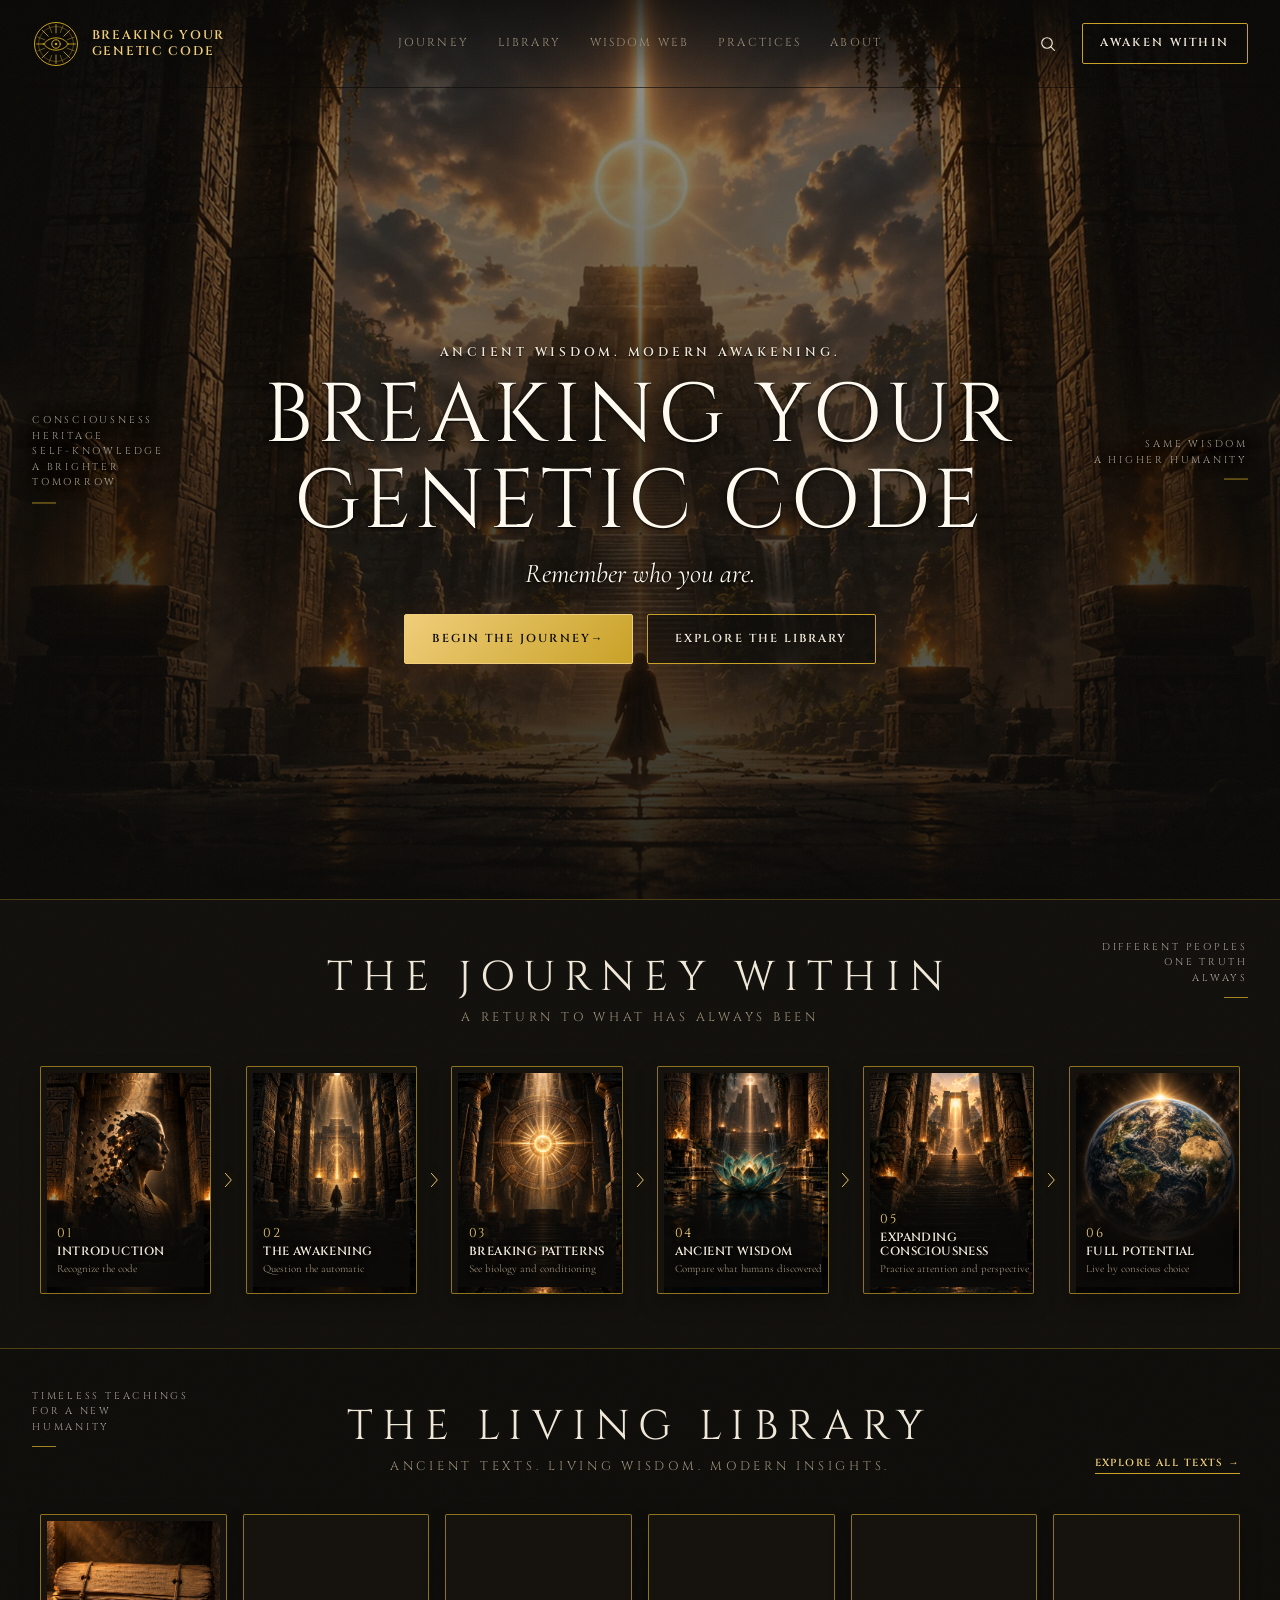
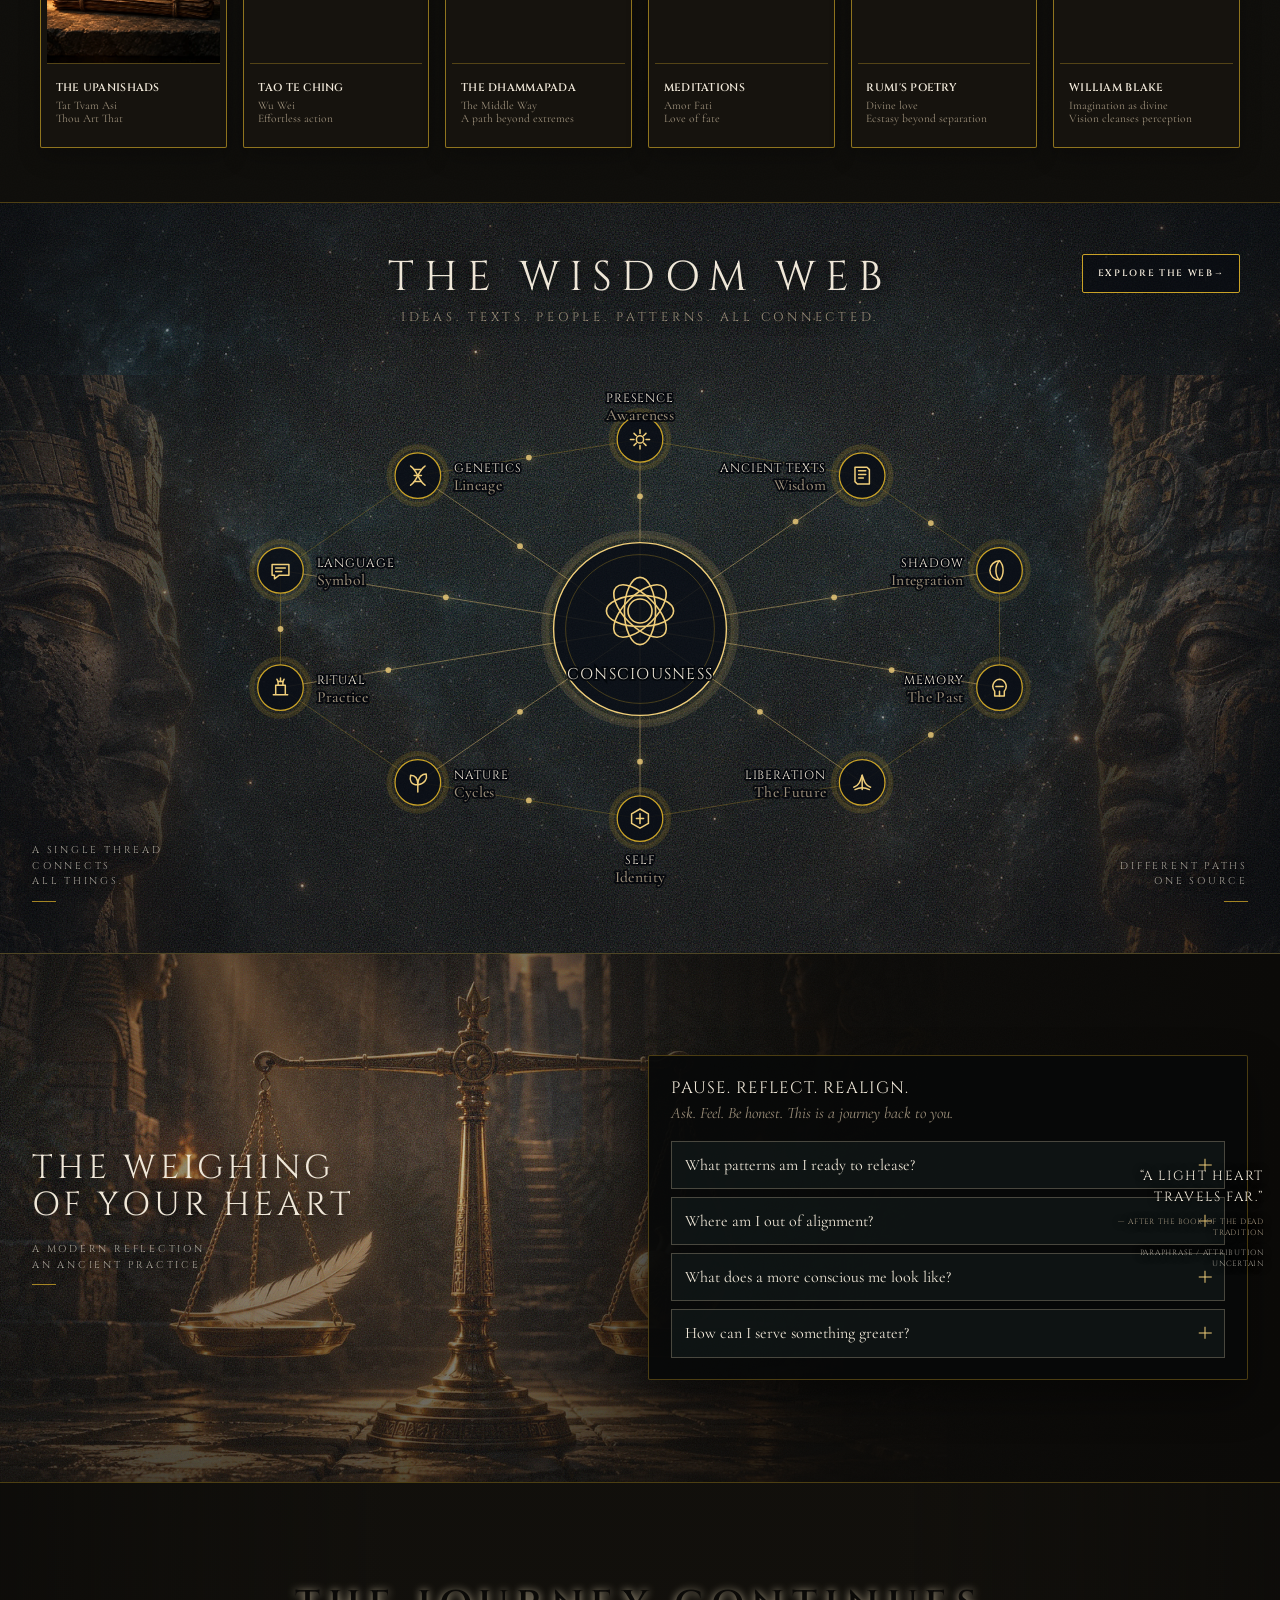
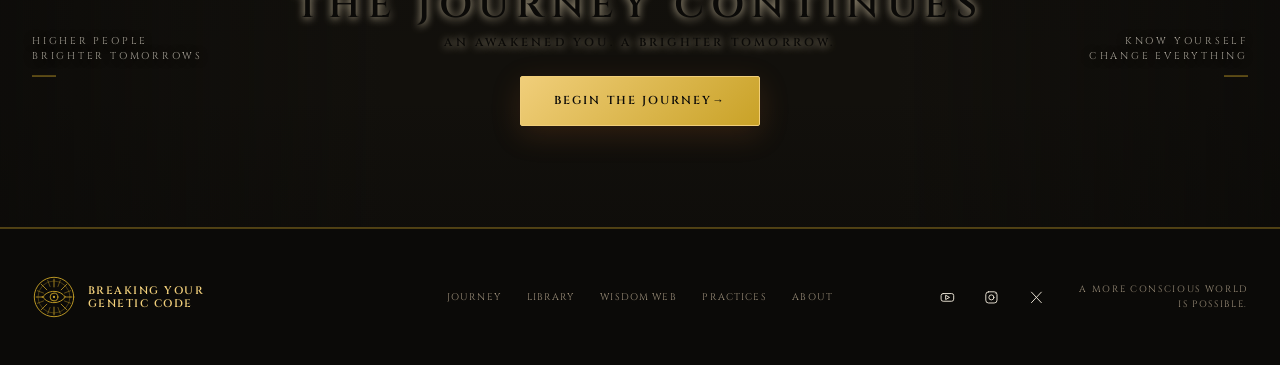
==== commit e8f63067: "bands: wisdom web, weighing, closing Packet 05. Codex wrote the full band set but hit its usage limi" ====
--- a/new/index.html
+++ b/new/index.html
@@ -229,6 +229,94 @@
           </div>
         </div>
       </section>
+
+      <section class="wisdom-web reveal-band" aria-labelledby="wisdom-web-title">
+        <picture class="wisdom-web__starfield" aria-hidden="true">
+          <source srcset="./assets/art/web-starfield.webp" type="image/webp">
+          <img src="./assets/art/web-starfield.jpg" width="2560" height="1097" alt="" loading="lazy" decoding="async">
+        </picture>
+
+        <picture class="wisdom-web__face wisdom-web__face--left" aria-hidden="true">
+          <source srcset="./assets/art/web-face-left.webp" type="image/webp">
+          <img src="./assets/art/web-face-left.jpg" width="700" height="1050" alt="" loading="lazy" decoding="async">
+        </picture>
+
+        <picture class="wisdom-web__face wisdom-web__face--right" aria-hidden="true">
+          <source srcset="./assets/art/web-face-right.webp" type="image/webp">
+          <img src="./assets/art/web-face-right.jpg" width="700" height="1050" alt="" loading="lazy" decoding="async">
+        </picture>
+
+        <div class="micro-label wisdom-web__micro-label wisdom-web__micro-label--left" aria-hidden="true">
+          <span>A Single Thread</span>
+          <span>Connects</span>
+          <span>All Things.</span>
+        </div>
+
+        <div class="micro-label wisdom-web__micro-label wisdom-web__micro-label--right" aria-hidden="true">
+          <span>Different Paths</span>
+          <span>One Source</span>
+        </div>
+
+        <div class="wisdom-web__inner">
+          <header class="section-heading wisdom-web__heading">
+            <h2 id="wisdom-web-title">The Wisdom Web</h2>
+            <p>Ideas. Texts. People. Patterns. All Connected.</p>
+          </header>
+          <a class="button button--outline wisdom-web__link" href="./web/">Explore the Web <span aria-hidden="true">&rarr;</span></a>
+          <div class="wisdom-web__constellation-wrap" data-web-constellation aria-live="polite">
+            <p class="band-status">Tracing the connections&hellip;</p>
+          </div>
+        </div>
+      </section>
+
+      <section class="weighing-band reveal-band" aria-labelledby="weighing-title">
+        <picture class="weighing-band__plate" aria-hidden="true">
+          <source srcset="./assets/art/weighing-scales.webp" type="image/webp">
+          <img src="./assets/art/weighing-scales.jpg" width="1400" height="1050" alt="" loading="lazy" decoding="async">
+        </picture>
+
+        <div class="weighing-band__inner">
+          <div class="weighing-band__intro">
+            <h2 id="weighing-title">The Weighing<br>of Your Heart</h2>
+            <div class="micro-label weighing-band__practice-label" aria-hidden="true">
+              <span>A Modern Reflection</span>
+              <span>An Ancient Practice</span>
+            </div>
+          </div>
+
+          <div class="weighing-panel" data-weighing-panel></div>
+        </div>
+
+        <blockquote class="weighing-band__quote">
+          <p>&ldquo;A light heart<br>travels far.&rdquo;</p>
+          <footer>&mdash; After the Book of the Dead tradition</footer>
+          <span class="weighing-band__honesty">Paraphrase / attribution uncertain</span>
+        </blockquote>
+      </section>
+
+      <section class="closing-band reveal-band" aria-labelledby="closing-title">
+        <picture class="closing-band__plate" aria-hidden="true">
+          <source srcset="./assets/art/closing-panorama.webp" type="image/webp">
+          <img src="./assets/art/closing-panorama.jpg" width="2880" height="1234" alt="" loading="lazy" decoding="async">
+        </picture>
+        <div class="closing-band__shade" aria-hidden="true"></div>
+
+        <div class="micro-label closing-band__micro-label closing-band__micro-label--left" aria-hidden="true">
+          <span>Higher People</span>
+          <span>Brighter Tomorrows</span>
+        </div>
+
+        <div class="micro-label closing-band__micro-label closing-band__micro-label--right" aria-hidden="true">
+          <span>Know Yourself</span>
+          <span>Change Everything</span>
+        </div>
+
+        <div class="closing-band__content">
+          <h2 id="closing-title">The Journey Continues</h2>
+          <p>An Awakened You. A Brighter Tomorrow.</p>
+          <a class="button button--solid" href="./journey/">Begin the Journey <span aria-hidden="true">&rarr;</span></a>
+        </div>
+      </section>
     </main>
 
     <footer class="site-footer reveal-band">
--- a/new/css/bands.css
+++ b/new/css/bands.css
@@ -726,6 +726,618 @@
   color: var(--cream);
 }
 
+.wisdom-web {
+  position: relative;
+  overflow: hidden;
+  isolation: isolate;
+  border-bottom: 1px solid var(--hairline);
+  background: var(--night);
+}
+
+.wisdom-web::after {
+  position: absolute;
+  z-index: -1;
+  inset: 0;
+  background:
+    linear-gradient(90deg, rgba(5, 8, 13, 0.58), transparent 28%, transparent 72%, rgba(5, 8, 13, 0.58)),
+    linear-gradient(180deg, rgba(5, 8, 13, 0.32), transparent 34%, rgba(5, 8, 13, 0.28)),
+    var(--grain-image);
+  content: "";
+  opacity: 0.9;
+  pointer-events: none;
+}
+
+.wisdom-web__starfield,
+.wisdom-web__starfield img {
+  position: absolute;
+  z-index: -3;
+  inset: 0;
+  width: 100%;
+  height: 100%;
+}
+
+.wisdom-web__starfield img {
+  object-fit: cover;
+}
+
+.wisdom-web__face {
+  position: absolute;
+  z-index: -1;
+  bottom: -16%;
+  width: min(23vw, 22rem);
+  height: 93%;
+  opacity: 0.74;
+  pointer-events: none;
+}
+
+.wisdom-web__face img {
+  width: 100%;
+  height: 100%;
+  object-fit: cover;
+}
+
+.wisdom-web__face--left {
+  left: -4.5rem;
+  -webkit-mask-image: linear-gradient(90deg, #000 54%, transparent 100%);
+  mask-image: linear-gradient(90deg, #000 54%, transparent 100%);
+}
+
+.wisdom-web__face--left img {
+  object-position: 62% center;
+}
+
+.wisdom-web__face--right {
+  right: -4.5rem;
+  -webkit-mask-image: linear-gradient(270deg, #000 54%, transparent 100%);
+  mask-image: linear-gradient(270deg, #000 54%, transparent 100%);
+}
+
+.wisdom-web__face--right img {
+  object-position: 38% center;
+}
+
+.wisdom-web__inner {
+  position: relative;
+  z-index: 1;
+  width: min(100% - (2 * var(--page-gutter)), var(--content-width));
+  margin-inline: auto;
+  padding-block: clamp(2.25rem, 4vw, 3.4rem) 1.5rem;
+}
+
+.wisdom-web__heading {
+  text-shadow: 0 2px 15px rgba(0, 0, 0, 0.9);
+}
+
+.wisdom-web__link {
+  position: absolute;
+  top: clamp(2.45rem, 4vw, 3.6rem);
+  right: 0;
+  min-height: 2.45rem;
+  padding: 0.62rem 0.9rem;
+  background: rgba(8, 11, 17, 0.68);
+  font-size: 0.58rem;
+}
+
+.wisdom-web__micro-label {
+  position: absolute;
+  z-index: 2;
+  bottom: 3.2rem;
+  width: 10rem;
+  text-shadow: 0 1px 10px rgba(0, 0, 0, 0.95);
+}
+
+.wisdom-web__micro-label--left {
+  left: max(2rem, calc((100vw - 86rem) / 2));
+}
+
+.wisdom-web__micro-label--right {
+  right: max(2rem, calc((100vw - 86rem) / 2));
+  text-align: right;
+}
+
+.wisdom-web__micro-label--right::after {
+  margin-left: auto;
+}
+
+.wisdom-web__constellation-wrap {
+  position: relative;
+  margin-top: 0.1rem;
+  overflow: hidden;
+}
+
+.web-constellation {
+  width: 100%;
+  height: auto;
+  min-height: 25rem;
+}
+
+.web-constellation__line {
+  stroke: rgba(201, 162, 39, 0.34);
+  stroke-width: 0.85;
+  vector-effect: non-scaling-stroke;
+}
+
+.web-constellation__line--radial {
+  stroke: rgba(240, 206, 122, 0.5);
+}
+
+.web-constellation__line--faint {
+  stroke: rgba(201, 162, 39, 0.16);
+  stroke-dasharray: 2 5;
+}
+
+.web-constellation__lines {
+  filter: drop-shadow(0 0 4px rgba(201, 162, 39, 0.25));
+  animation: web-shimmer 8s ease-in-out infinite alternate;
+}
+
+.web-constellation__glow-point {
+  fill: var(--gold-lit);
+  filter: drop-shadow(0 0 5px var(--gold-lit));
+  opacity: 0.82;
+}
+
+.web-node {
+  color: var(--cream);
+  outline: none;
+}
+
+.web-node__halo {
+  fill: rgba(201, 162, 39, 0.05);
+  stroke: rgba(201, 162, 39, 0.15);
+  stroke-width: 5;
+  vector-effect: non-scaling-stroke;
+}
+
+.web-node__ring {
+  fill: rgba(8, 13, 22, 0.88);
+  stroke: var(--gold);
+  stroke-width: 1.25;
+  vector-effect: non-scaling-stroke;
+  transition: fill 180ms ease, stroke 180ms ease, stroke-width 180ms ease;
+}
+
+.web-node__glyph {
+  fill: none;
+  stroke: var(--gold-lit);
+  stroke-linecap: round;
+  stroke-linejoin: round;
+  stroke-width: 1.25;
+  vector-effect: non-scaling-stroke;
+}
+
+.web-node__label {
+  fill: var(--cream);
+  paint-order: stroke;
+  pointer-events: none;
+  stroke: rgba(4, 7, 12, 0.92);
+  stroke-linejoin: round;
+  stroke-width: 3px;
+}
+
+.web-node__name {
+  font-family: var(--font-display);
+  font-size: 10px;
+  letter-spacing: 0.08em;
+  text-transform: uppercase;
+}
+
+.web-node__subline {
+  fill: var(--stone);
+  font-family: var(--font-body);
+  font-size: 13px;
+  font-weight: 500;
+  letter-spacing: 0.02em;
+}
+
+.web-node:hover .web-node__ring,
+.web-node:focus-visible .web-node__ring {
+  fill: rgba(201, 162, 39, 0.18);
+  stroke: var(--gold-lit);
+  stroke-width: 2.5;
+  filter: drop-shadow(0 0 7px rgba(240, 206, 122, 0.76));
+}
+
+.web-node:hover .web-node__name,
+.web-node:focus-visible .web-node__name {
+  fill: var(--gold-lit);
+}
+
+.web-centre__glow {
+  fill: rgba(201, 162, 39, 0.06);
+  stroke: rgba(240, 206, 122, 0.12);
+  stroke-width: 8;
+  vector-effect: non-scaling-stroke;
+}
+
+.web-centre__ring {
+  fill: rgba(8, 13, 22, 0.84);
+  stroke: var(--gold-lit);
+  stroke-width: 1.4;
+  vector-effect: non-scaling-stroke;
+}
+
+.web-centre__ring--inner {
+  fill: none;
+  stroke: rgba(201, 162, 39, 0.4);
+  stroke-width: 0.75;
+}
+
+.web-centre__knot {
+  fill: none;
+  stroke: var(--gold-lit);
+  stroke-width: 1.35;
+  vector-effect: non-scaling-stroke;
+}
+
+.web-centre__label {
+  fill: var(--cream);
+  font-family: var(--font-display);
+  font-size: 13px;
+  letter-spacing: 0.08em;
+  paint-order: stroke;
+  stroke: rgba(4, 7, 12, 0.94);
+  stroke-width: 3px;
+  text-transform: uppercase;
+}
+
+@keyframes web-shimmer {
+  from {
+    opacity: 0.58;
+  }
+  to {
+    opacity: 1;
+  }
+}
+
+.weighing-band {
+  position: relative;
+  overflow: hidden;
+  isolation: isolate;
+  border-bottom: 1px solid var(--hairline);
+  background: var(--ink);
+}
+
+.weighing-band::before {
+  position: absolute;
+  z-index: -1;
+  inset: 0;
+  background:
+    linear-gradient(90deg, rgba(11, 10, 8, 0.38) 0%, rgba(11, 10, 8, 0.18) 37%, rgba(11, 10, 8, 0.88) 65%, var(--ink) 100%),
+    linear-gradient(180deg, rgba(11, 10, 8, 0.34), transparent 36%, rgba(11, 10, 8, 0.62)),
+    var(--grain-image);
+  content: "";
+  pointer-events: none;
+}
+
+.weighing-band__plate {
+  position: absolute;
+  z-index: -2;
+  inset: 0 auto 0 0;
+  width: min(74%, 68rem);
+  height: 100%;
+}
+
+.weighing-band__plate img {
+  width: 100%;
+  height: 100%;
+  object-fit: cover;
+  object-position: center;
+}
+
+.weighing-band__inner {
+  display: grid;
+  width: min(100% - (2 * var(--page-gutter)), 76rem);
+  min-height: 33rem;
+  align-items: center;
+  margin-inline: auto;
+  padding-block: clamp(2.3rem, 4vw, 3.5rem);
+  grid-template-columns: minmax(18rem, 0.9fr) minmax(29rem, 1fr);
+  gap: clamp(2.5rem, 6vw, 6rem);
+}
+
+.weighing-band__intro {
+  align-self: center;
+  text-shadow: 0 2px 15px rgba(0, 0, 0, 0.96);
+}
+
+.weighing-band__intro h2 {
+  margin: 0;
+  color: var(--cream);
+  font-family: var(--font-display);
+  font-size: clamp(1.65rem, 2.6vw, 2.4rem);
+  font-weight: 400;
+  letter-spacing: 0.12em;
+  line-height: 1.12;
+  text-transform: uppercase;
+}
+
+.weighing-band__practice-label {
+  margin-top: 1.1rem;
+}
+
+.weighing-panel {
+  padding: clamp(1rem, 1.7vw, 1.45rem);
+  border: 1px solid var(--hairline);
+  border-radius: 2px;
+  background: rgba(8, 9, 9, 0.94);
+  box-shadow: 0 18px 42px rgba(0, 0, 0, 0.42);
+}
+
+.weighing-panel__title {
+  margin: 0;
+  color: var(--cream);
+  font-family: var(--font-display);
+  font-size: 1.03rem;
+  font-weight: 400;
+  letter-spacing: 0.06em;
+  line-height: 1.3;
+  text-transform: uppercase;
+}
+
+.weighing-panel__subline {
+  margin: 0.25rem 0 0;
+  color: var(--stone);
+  font-size: 1rem;
+  font-style: italic;
+  line-height: 1.35;
+}
+
+.weighing-panel__prompts {
+  display: grid;
+  gap: 0.48rem;
+  margin-top: 1rem;
+}
+
+.reflection-item {
+  border: 1px solid rgba(156, 143, 122, 0.42);
+  background: rgba(17, 22, 23, 0.82);
+}
+
+.reflection-item__trigger {
+  display: flex;
+  width: 100%;
+  min-height: 2.9rem;
+  align-items: center;
+  justify-content: space-between;
+  gap: 1rem;
+  padding: 0.55rem 0.8rem;
+  border: 0;
+  background: transparent;
+  color: var(--cream);
+  font-size: 1rem;
+  line-height: 1.25;
+  text-align: left;
+  cursor: pointer;
+  transition: background-color 180ms ease, color 180ms ease;
+}
+
+.reflection-item__trigger:hover,
+.reflection-item__trigger[aria-expanded="true"] {
+  background: rgba(201, 162, 39, 0.08);
+  color: var(--gold-lit);
+}
+
+.reflection-item__plus {
+  position: relative;
+  width: 0.8rem;
+  height: 0.8rem;
+  flex: 0 0 auto;
+}
+
+.reflection-item__plus::before,
+.reflection-item__plus::after {
+  position: absolute;
+  top: 50%;
+  left: 50%;
+  width: 0.78rem;
+  height: 1px;
+  background: var(--gold-lit);
+  content: "";
+  transition: transform 180ms ease;
+}
+
+.reflection-item__plus::before {
+  transform: translate(-50%, -50%);
+}
+
+.reflection-item__plus::after {
+  transform: translate(-50%, -50%) rotate(90deg);
+}
+
+.reflection-item__trigger[aria-expanded="true"] .reflection-item__plus::after {
+  transform: translate(-50%, -50%) rotate(90deg) scaleX(0);
+}
+
+.reflection-item__answer {
+  padding: 0 0.78rem 0.78rem;
+}
+
+.reflection-item__answer textarea {
+  display: block;
+  width: 100%;
+  resize: vertical;
+  padding: 0.62rem 0.7rem;
+  border: 1px solid var(--hairline);
+  border-radius: 1px;
+  outline: none;
+  background: rgba(5, 7, 7, 0.82);
+  color: var(--cream);
+  font-size: 1rem;
+  line-height: 1.35;
+}
+
+.reflection-item__answer textarea::placeholder {
+  color: var(--stone);
+  opacity: 0.76;
+}
+
+.reflection-item__answer textarea:focus-visible {
+  box-shadow: var(--focus-ring);
+}
+
+.reflection-item__actions {
+  display: flex;
+  align-items: center;
+  gap: 0.8rem;
+  margin-top: 0.55rem;
+}
+
+.reflection-item__save {
+  padding: 0.45rem 0.65rem;
+  border: 1px solid var(--gold);
+  border-radius: 1px;
+  background: transparent;
+  color: var(--gold-lit);
+  font-family: var(--font-display);
+  font-size: 0.56rem;
+  font-weight: 600;
+  letter-spacing: 0.14em;
+  text-transform: uppercase;
+  cursor: pointer;
+}
+
+.reflection-item__save:hover {
+  background: var(--gold-lit);
+  color: var(--ink);
+}
+
+.reflection-item__status {
+  color: var(--stone);
+  font-size: 0.78rem;
+  font-style: italic;
+  line-height: 1.2;
+}
+
+.weighing-band__quote {
+  position: absolute;
+  top: 50%;
+  right: max(1rem, calc((100vw - 88rem) / 2));
+  width: 9.5rem;
+  margin: 0;
+  transform: translateY(-50%);
+  text-align: right;
+  text-shadow: 0 1px 9px rgba(0, 0, 0, 0.95);
+}
+
+.weighing-band__quote p {
+  margin: 0;
+  color: var(--cream);
+  font-family: var(--font-display);
+  font-size: 0.83rem;
+  letter-spacing: 0.12em;
+  line-height: 1.6;
+  text-transform: uppercase;
+}
+
+.weighing-band__quote footer,
+.weighing-band__honesty {
+  display: block;
+  margin-top: 0.55rem;
+  color: var(--stone);
+  font-family: var(--font-display);
+  font-size: 0.48rem;
+  letter-spacing: 0.1em;
+  line-height: 1.45;
+  text-transform: uppercase;
+}
+
+.weighing-band__honesty {
+  color: rgba(239, 231, 216, 0.62);
+  font-style: italic;
+}
+
+.closing-band {
+  position: relative;
+  display: grid;
+  min-height: clamp(19rem, 27vw, 25rem);
+  overflow: hidden;
+  isolation: isolate;
+  place-items: center;
+  border-bottom: 1px solid var(--hairline);
+  background: var(--panel);
+}
+
+.closing-band__plate,
+.closing-band__plate img,
+.closing-band__shade {
+  position: absolute;
+  inset: 0;
+  width: 100%;
+  height: 100%;
+}
+
+.closing-band__plate {
+  z-index: -3;
+}
+
+.closing-band__plate img {
+  object-fit: cover;
+  object-position: center 54%;
+}
+
+.closing-band__shade {
+  z-index: -2;
+  background:
+    linear-gradient(90deg, rgba(11, 10, 8, 0.62), transparent 30%, transparent 70%, rgba(11, 10, 8, 0.62)),
+    linear-gradient(180deg, rgba(11, 10, 8, 0.1), transparent 62%, rgba(11, 10, 8, 0.4));
+}
+
+.closing-band__content {
+  width: min(100% - (2 * var(--page-gutter)), 54rem);
+  padding: 2.5rem 0;
+  color: var(--ink);
+  text-align: center;
+  text-shadow: 0 1px 8px rgba(255, 239, 202, 0.82);
+}
+
+.closing-band__content h2 {
+  margin: 0;
+  font-family: var(--font-display);
+  font-size: clamp(1.55rem, 3vw, 2.55rem);
+  font-weight: 600;
+  letter-spacing: 0.2em;
+  line-height: 1.12;
+  text-transform: uppercase;
+}
+
+.closing-band__content p {
+  margin: 0.55rem 0 1.5rem;
+  font-family: var(--font-display);
+  font-size: 0.72rem;
+  font-weight: 600;
+  letter-spacing: 0.28em;
+  line-height: 1.45;
+  text-transform: uppercase;
+}
+
+.closing-band__content .button {
+  min-width: 15rem;
+  text-shadow: none;
+}
+
+.closing-band__micro-label {
+  position: absolute;
+  z-index: 1;
+  top: 50%;
+  width: 11rem;
+  transform: translateY(-50%);
+  text-shadow: 0 1px 8px rgba(0, 0, 0, 0.96);
+}
+
+.closing-band__micro-label--left {
+  left: max(2rem, calc((100vw - 86rem) / 2));
+}
+
+.closing-band__micro-label--right {
+  right: max(2rem, calc((100vw - 86rem) / 2));
+  text-align: right;
+}
+
+.closing-band__micro-label--right::after {
+  margin-left: auto;
+}
+
 .site-footer {
   position: relative;
   border-top: 1px solid var(--hairline);
@@ -804,8 +1416,26 @@
 
 @media (max-width: 1099px) {
   .hero__micro-label,
-  .content-band__micro-label {
+  .content-band__micro-label,
+  .wisdom-web__micro-label,
+  .closing-band__micro-label {
     display: none;
+  }
+
+  .wisdom-web__face {
+    opacity: 0.54;
+  }
+}
+
+@media (max-width: 1279px) {
+  .weighing-band__quote {
+    display: none;
+  }
+
+  .weighing-band__inner {
+    width: min(100% - (2 * var(--page-gutter)), 68rem);
+    grid-template-columns: minmax(17rem, 0.8fr) minmax(28rem, 1.15fr);
+    gap: clamp(2rem, 4vw, 4rem);
   }
 }
 
@@ -929,6 +1559,81 @@
     width: max-content;
     margin: 1rem auto 0;
   }
+
+  .wisdom-web__inner {
+    width: 100%;
+    padding-block: 2.7rem 1rem;
+  }
+
+  .wisdom-web__heading {
+    width: calc(100% - (2 * var(--page-gutter)));
+    margin-inline: auto;
+  }
+
+  .wisdom-web__link {
+    position: static;
+    display: flex;
+    width: max-content;
+    margin: 1.1rem auto 0;
+  }
+
+  .wisdom-web__constellation-wrap {
+    overflow-x: auto;
+    overscroll-behavior-inline: contain;
+    scrollbar-color: var(--gold) transparent;
+    scrollbar-width: thin;
+  }
+
+  .web-constellation {
+    width: 56rem;
+    max-width: none;
+    min-height: 28rem;
+  }
+
+  .wisdom-web__face {
+    bottom: -4rem;
+    width: 17rem;
+    height: 78%;
+    opacity: 0.34;
+  }
+
+  .weighing-band::before {
+    background:
+      linear-gradient(180deg, rgba(11, 10, 8, 0.28) 0%, rgba(11, 10, 8, 0.22) 32%, rgba(11, 10, 8, 0.95) 55%, var(--ink) 100%),
+      var(--grain-image);
+  }
+
+  .weighing-band__plate {
+    width: 100%;
+    height: 27rem;
+  }
+
+  .weighing-band__plate img {
+    object-position: center top;
+  }
+
+  .weighing-band__inner {
+    display: block;
+    width: 100%;
+    min-height: 0;
+    padding: 3.4rem var(--page-gutter) 2.8rem;
+  }
+
+  .weighing-band__intro {
+    display: flex;
+    min-height: 20rem;
+    flex-direction: column;
+    justify-content: center;
+  }
+
+  .weighing-panel {
+    width: min(100%, 38rem);
+    margin-inline: auto;
+  }
+
+  .closing-band__content {
+    width: calc(100% - (2 * var(--page-gutter)));
+  }
 }
 
 @media (max-width: 699px) {
@@ -1039,6 +1744,60 @@
   .site-footer__end p {
     text-align: center;
   }
+
+  .wisdom-web__face {
+    display: none;
+  }
+
+  .web-constellation {
+    width: 52rem;
+    min-height: 26rem;
+  }
+
+  .weighing-band__inner {
+    padding-inline: 0.9rem;
+  }
+
+  .weighing-band__intro h2 {
+    font-size: clamp(1.45rem, 7.5vw, 2rem);
+  }
+
+  .weighing-panel {
+    padding: 0.85rem;
+  }
+
+  .reflection-item__trigger {
+    min-height: 3.2rem;
+    font-size: 0.97rem;
+  }
+
+  .reflection-item__actions {
+    align-items: flex-start;
+    flex-direction: column;
+  }
+
+  .closing-band {
+    min-height: 20rem;
+  }
+
+  .closing-band__plate img {
+    object-position: center;
+  }
+
+  .closing-band__content h2 {
+    font-size: clamp(1.35rem, 7vw, 1.8rem);
+    letter-spacing: 0.12em;
+  }
+
+  .closing-band__content p {
+    font-size: 0.62rem;
+    letter-spacing: 0.18em;
+  }
+
+  .closing-band__content .button {
+    width: min(100%, 19rem);
+    min-width: 0;
+  }
 }
 
 @media (max-width: 419px) {
@@ -1072,4 +1831,9 @@
   .site-search__input {
     transition: none;
   }
-}
+
+  .web-constellation__lines {
+    animation: none;
+    opacity: 0.82;
+  }
+}
